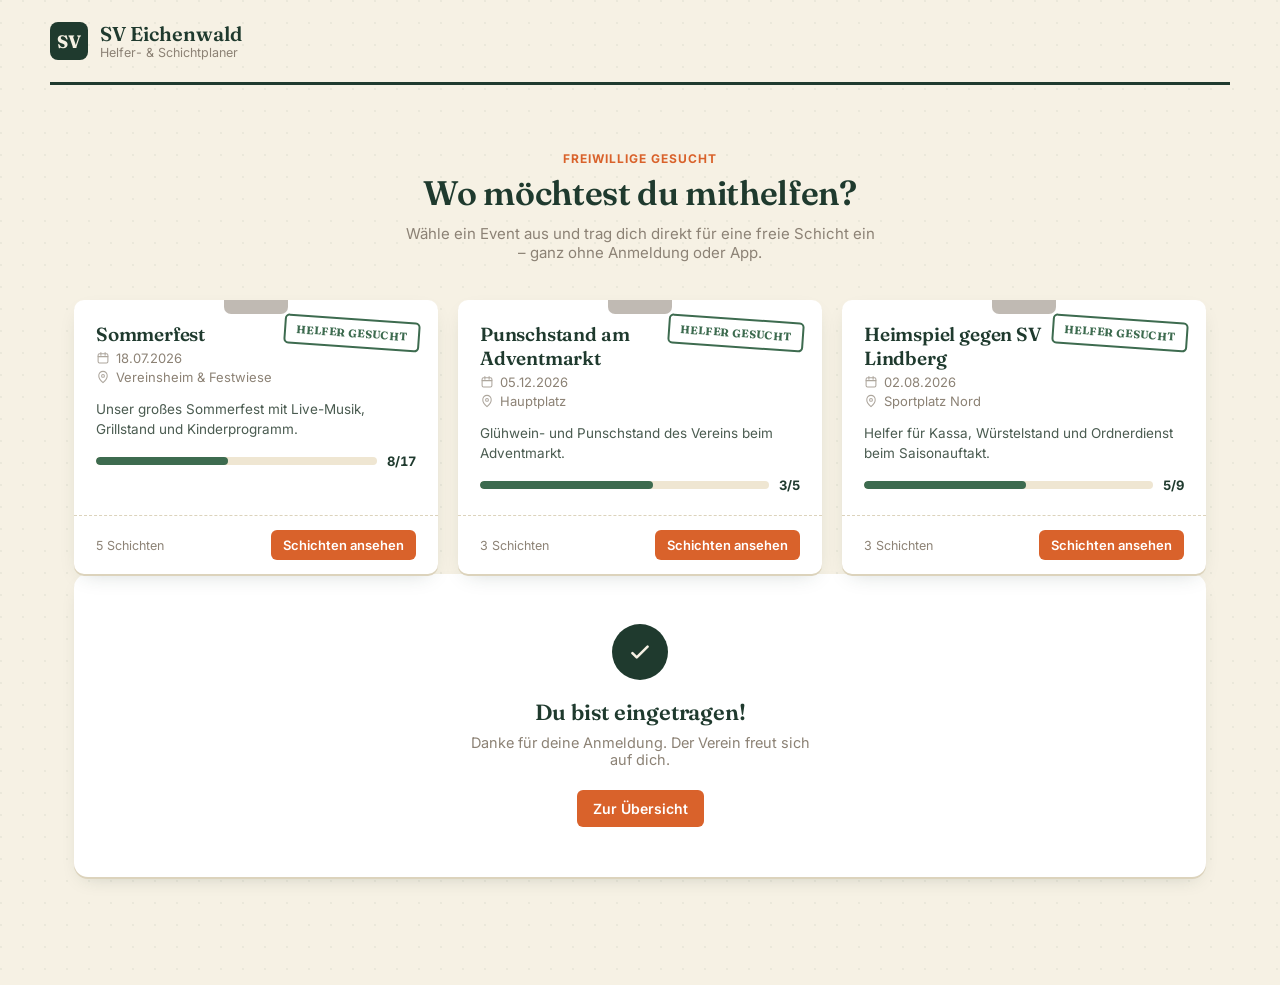
==== index.html @ 584d3ae5 "Rename helfer.html to index.html" ====
<!DOCTYPE html>
<html lang="de">
<head>
<meta charset="UTF-8" />
<meta name="viewport" content="width=device-width, initial-scale=1.0" />
<title>Helfer werden – SV Eichenwald</title>
<link rel="preconnect" href="https://fonts.googleapis.com">
<link href="https://fonts.googleapis.com/css2?family=Fraunces:wght@500;600;700&family=Inter:wght@400;500;600;700&display=swap" rel="stylesheet">
<link rel="stylesheet" href="shared.css" />
<style>
  /* Seiten-spezifische Ergänzungen für die öffentliche Ansicht */
  .event-card.public { cursor: pointer; transition: transform 0.12s ease, box-shadow 0.12s ease; }
  .event-card.public:hover {
    transform: translateY(-3px);
    box-shadow: 0 4px 0 var(--linie), 0 14px 26px -10px rgba(31,58,46,0.3);
  }
  .event-card.public .event-card-footer { justify-content: space-between; align-items: center; }
  .footer-hint { font-size: 12.5px; color: var(--grau); }

  #ansicht-liste, #ansicht-detail { display: none; }
  #ansicht-liste.active, #ansicht-detail.active { display: block; }

  .confirm-box {
    text-align: center;
    padding: 50px 20px;
  }
  .confirm-box .check {
    width: 56px; height: 56px;
    border-radius: 50%;
    background: var(--tanne);
    color: var(--papier);
    display: flex; align-items: center; justify-content: center;
    margin: 0 auto 18px;
  }
  .confirm-box h2 { font-size: 22px; margin-bottom: 8px; }
  .confirm-box p { color: var(--grau); font-size: 14.5px; max-width: 360px; margin: 0 auto 22px; }

  .private-badge {
    display: inline-flex;
    align-items: center;
    gap: 5px;
    background: var(--karton);
    color: var(--punsch-dunkel);
    font-size: 12px;
    font-weight: 700;
    padding: 4px 10px;
    border-radius: 100px;
    margin-bottom: 8px;
  }

  #ansicht-ungueltig { display: none; }
  #ansicht-ungueltig.active { display: block; }
</style>
</head>
<body>

<div class="topbar app-shell" style="padding-left:0; padding-right:0;">
  <div class="brand">
    <div class="brand-mark">SV</div>
    <div class="brand-text">
      <div class="verein" id="verein-name">SV Eichenwald</div>
      <div class="tag">Helfer- &amp; Schichtplaner</div>
    </div>
  </div>
</div>

<div class="app-shell">

  <!-- ===================== ANSICHT: EVENTLISTE ===================== -->
  <section id="ansicht-liste" class="active">
    <div class="hero-public">
      <span class="eyebrow">Freiwillige gesucht</span>
      <h1>Wo möchtest du mithelfen?</h1>
      <p class="lead">Wähle ein Event aus und trag dich direkt für eine freie Schicht ein – ganz ohne Anmeldung oder App.</p>
    </div>

    <div id="event-grid" class="event-grid" style="margin-top:28px;"></div>
  </section>

  <!-- ===================== ANSICHT: EVENT-DETAIL ===================== -->
  <section id="ansicht-detail">
    <a href="#" class="back-link" id="back-link">
      <svg viewBox="0 0 20 20" fill="none" width="16" height="16"><path d="M12 4L6 10l6 6" stroke="currentColor" stroke-width="2" stroke-linecap="round" stroke-linejoin="round"/></svg>
      Zurück zur Übersicht
    </a>

    <div class="event-detail-card">
      <div class="event-detail-head">
        <span class="eyebrow" id="detail-eyebrow">EVENT</span>
        <span class="private-badge" id="detail-private-badge" style="display:none;">🔒 Privater Zugang</span>
        <h2 id="detail-name">—</h2>
        <div class="event-meta" style="margin-bottom:0;">
          <span>
            <svg viewBox="0 0 20 20" fill="none"><rect x="3" y="4" width="14" height="13" rx="2" stroke="currentColor" stroke-width="1.5"/><path d="M3 8h14M7 2v4M13 2v4" stroke="currentColor" stroke-width="1.5" stroke-linecap="round"/></svg>
            <span id="detail-datum">—</span>
          </span>
          <span>
            <svg viewBox="0 0 20 20" fill="none"><path d="M10 18s6-5.2 6-9.6A6 6 0 0010 2a6 6 0 00-6 6.4C4 12.8 10 18 10 18z" stroke="currentColor" stroke-width="1.5"/><circle cx="10" cy="8.4" r="2" stroke="currentColor" stroke-width="1.5"/></svg>
            <span id="detail-ort">—</span>
          </span>
        </div>
      </div>
      <p class="event-desc" id="detail-beschreibung" style="margin-top:14px; margin-bottom:0;"></p>
    </div>

    <h3 style="margin-bottom:14px;">Freie Schichten</h3>
    <div id="schicht-liste-public" class="schicht-list"></div>
  </section>

  <!-- ===================== ANSICHT: PRIVATER LINK UNGÜLTIG ===================== -->
  <section id="ansicht-ungueltig">
    <div class="event-detail-card confirm-box">
      <div class="check" style="background: var(--rot-warnung);">
        <svg viewBox="0 0 24 24" fill="none" width="26" height="26"><path d="M6 6l12 12M18 6L6 18" stroke="currentColor" stroke-width="2.4" stroke-linecap="round"/></svg>
      </div>
      <h2>Link nicht gültig</h2>
      <p>Dieser private Anmeldelink ist ungültig oder wurde entfernt. Bitte wende dich an den Verein, um den aktuellen Link zu erhalten.</p>
      <button class="btn punsch" id="ungueltig-back-btn">Zur Übersicht</button>
    </div>
  </section>

  <!-- ===================== ANSICHT: BESTÄTIGUNG ===================== -->
  <section id="ansicht-confirm">
    <div class="event-detail-card confirm-box">
      <div class="check">
        <svg viewBox="0 0 24 24" fill="none" width="26" height="26"><path d="M5 13l4 4L19 7" stroke="currentColor" stroke-width="2.4" stroke-linecap="round" stroke-linejoin="round"/></svg>
      </div>
      <h2>Du bist eingetragen!</h2>
      <p id="confirm-text">Danke für deine Anmeldung. Der Verein freut sich auf dich.</p>
      <button class="btn punsch" id="confirm-back-btn">Zur Übersicht</button>
    </div>
  </section>

</div>

<!-- ===================== MODAL: FÜR SCHICHT EINTRAGEN ===================== -->
<div class="modal-backdrop" id="signup-modal">
  <div class="modal">
    <span class="eyebrow">Schicht-Anmeldung</span>
    <h2 id="signup-bereich">Bereich</h2>
    <div class="modal-sub" id="signup-zeit">Uhrzeit</div>

    <div class="field" id="signup-name-field">
      <label for="signup-name">Dein Name</label>
      <input type="text" id="signup-name" placeholder="z. B. Maria Huber" autocomplete="name" />
    </div>

    <div class="field" id="signup-select-field" style="display:none;">
      <label for="signup-select">Dein Name</label>
      <select id="signup-select">
        <option value="">Bitte auswählen…</option>
      </select>
      <p class="hint">Nur Spieler aus der Kaderliste können sich hier eintragen.</p>
    </div>

    <p class="hint" id="signup-error" style="color:#B4452E; display:none;">Bitte gib deinen Namen ein.</p>

    <div class="modal-actions">
      <button class="btn secondary" id="signup-cancel">Abbrechen</button>
      <button class="btn punsch" id="signup-submit">Schicht übernehmen</button>
    </div>
  </div>
</div>

<div class="toast" id="toast"></div>

<script src="shared.js"></script>
<script>
  let data = loadData();
  let aktuellesEventId = null;
  let aktuelleSchichtId = null;

  const elListe = document.getElementById("ansicht-liste");
  const elDetail = document.getElementById("ansicht-detail");
  const elConfirm = document.getElementById("ansicht-confirm");
  const elUngueltig = document.getElementById("ansicht-ungueltig");

  function zeigeAnsicht(name) {
    elListe.classList.remove("active");
    elDetail.classList.remove("active");
    elUngueltig.classList.remove("active");
    elConfirm.style.display = "none";
    if (name === "liste") elListe.classList.add("active");
    if (name === "detail") elDetail.classList.add("active");
    if (name === "ungueltig") elUngueltig.classList.add("active");
    if (name === "confirm") elConfirm.style.display = "block";
    window.scrollTo({ top: 0, behavior: "smooth" });
  }

  function renderEventGrid() {
    document.getElementById("verein-name").textContent = data.vereinName;
    const grid = document.getElementById("event-grid");

    const oeffentlicheEvents = data.events.filter((e) => e.sichtbarkeit !== "privat");

    if (oeffentlicheEvents.length === 0) {
      grid.innerHTML = `
        <div class="empty-state" style="grid-column:1/-1;">
          <h3>Noch keine Events geplant</h3>
          <p>Sobald der Verein ein Event veröffentlicht, erscheint es hier zur Anmeldung.</p>
        </div>`;
      return;
    }

    grid.innerHTML = oeffentlicheEvents.map((event) => {
      const stat = eventGesamtStatus(event);
      const pct = stat.benoetigt === 0 ? 0 : Math.min(100, Math.round((stat.belegt / stat.benoetigt) * 100));
      const stampLabel = stat.status === "voll" ? "Ausgebucht" : stat.status === "fast-voll" ? "Fast voll" : "Helfer gesucht";
      return `
        <article class="event-card public" data-event="${event.id}">
          <div class="clip"></div>
          <div class="stamp ${stat.status}">${stampLabel}</div>
          <div class="event-card-body">
            <h3>${escapeHtml(event.name)}</h3>
            <div class="event-meta">
              <span>
                <svg viewBox="0 0 20 20" fill="none"><rect x="3" y="4" width="14" height="13" rx="2" stroke="currentColor" stroke-width="1.5"/><path d="M3 8h14M7 2v4M13 2v4" stroke="currentColor" stroke-width="1.5" stroke-linecap="round"/></svg>
                ${formatDatum(event.datum)}
              </span>
              <span>
                <svg viewBox="0 0 20 20" fill="none"><path d="M10 18s6-5.2 6-9.6A6 6 0 0010 2a6 6 0 00-6 6.4C4 12.8 10 18 10 18z" stroke="currentColor" stroke-width="1.5"/><circle cx="10" cy="8.4" r="2" stroke="currentColor" stroke-width="1.5"/></svg>
                ${escapeHtml(event.ort)}
              </span>
            </div>
            <p class="event-desc">${escapeHtml(event.beschreibung)}</p>
            <div class="strichliste">
              <div class="strich-track"><div class="strich-fill ${stat.status}" style="width:${pct}%"></div></div>
              <div class="strich-count">${stat.belegt}/${stat.benoetigt}</div>
            </div>
          </div>
          <div class="event-card-footer">
            <span class="footer-hint">${event.schichten.length} Schicht${event.schichten.length === 1 ? "" : "en"}</span>
            <button class="btn small punsch" data-open="${event.id}">Schichten ansehen</button>
          </div>
        </article>`;
    }).join("");

    grid.querySelectorAll(".event-card.public").forEach((card) => {
      card.addEventListener("click", (e) => {
        if (e.target.closest("button")) return;
        oeffneEvent(card.dataset.event);
      });
    });
    grid.querySelectorAll("[data-open]").forEach((btn) => {
      btn.addEventListener("click", () => oeffneEvent(btn.dataset.open));
    });
  }

  function oeffneEvent(eventId) {
    aktuellesEventId = eventId;
    const event = data.events.find((e) => e.id === eventId);
    if (!event) return;

    document.getElementById("detail-eyebrow").textContent = formatDatum(event.datum);
    document.getElementById("detail-private-badge").style.display = event.sichtbarkeit === "privat" ? "inline-flex" : "none";
    document.getElementById("detail-name").textContent = event.name;
    document.getElementById("detail-datum").textContent = formatDatum(event.datum);
    document.getElementById("detail-ort").textContent = event.ort;
    document.getElementById("detail-beschreibung").textContent = event.beschreibung;

    renderSchichtListePublic(event);
    zeigeAnsicht("detail");
  }

  function renderSchichtListePublic(event) {
    const container = document.getElementById("schicht-liste-public");

    if (event.schichten.length === 0) {
      container.innerHTML = `
        <div class="empty-state">
          <h3>Noch keine Schichten angelegt</h3>
          <p>Für dieses Event wurden noch keine Schichten veröffentlicht. Schau später noch einmal vorbei.</p>
        </div>`;
      return;
    }

    container.innerHTML = event.schichten.map((s) => {
      const b = schichtBelegung(s);
      const pct = Math.min(100, Math.round((b.belegt / b.benoetigt) * 100));
      const voll = b.status === "voll";
      const namen = s.helfer.map((h) => escapeHtml(h.name)).join(", ");
      return `
        <div class="schicht-row ${voll ? "voll" : ""}">
          <div class="schicht-main">
            <div class="bereich">${escapeHtml(s.bereich)}</div>
            <div class="zeit">${s.start}–${s.ende} Uhr</div>
            ${namen ? `<div class="schicht-helferliste">Schon dabei: ${namen}</div>` : ""}
          </div>
          <div class="schicht-progress">
            <div class="strichliste">
              <div class="strich-track"><div class="strich-fill ${b.status}" style="width:${pct}%"></div></div>
              <div class="strich-count">${b.belegt}/${b.benoetigt}</div>
            </div>
          </div>
          <div class="schicht-actions">
            ${voll
              ? `<button class="btn small secondary" disabled>Schicht voll</button>`
              : `<button class="btn small punsch" data-signup="${s.id}">Eintragen</button>`}
          </div>
        </div>`;
    }).join("");

    container.querySelectorAll("[data-signup]").forEach((btn) => {
      btn.addEventListener("click", () => oeffneSignupModal(btn.dataset.signup));
    });
  }

  // ---------- Signup-Modal ----------
  const signupModal = document.getElementById("signup-modal");
  const signupName = document.getElementById("signup-name");
  const signupError = document.getElementById("signup-error");

  function oeffneSignupModal(schichtId) {
    aktuelleSchichtId = schichtId;
    const event = data.events.find((e) => e.id === aktuellesEventId);
    const schicht = event.schichten.find((s) => s.id === schichtId);

    document.getElementById("signup-bereich").textContent = schicht.bereich;
    document.getElementById("signup-zeit").textContent = `${event.name} · ${schicht.start}–${schicht.ende} Uhr`;
    signupError.style.display = "none";

    const istPrivatMitListe = event.sichtbarkeit === "privat" && event.spielerliste && event.spielerliste.length > 0;
    document.getElementById("signup-name-field").style.display = istPrivatMitListe ? "none" : "block";
    document.getElementById("signup-select-field").style.display = istPrivatMitListe ? "block" : "none";

    if (istPrivatMitListe) {
      const bereitsEingetragen = new Set(schicht.helfer.map((h) => h.name.trim().toLowerCase()));
      const select = document.getElementById("signup-select");
      const verfuegbar = event.spielerliste.filter((name) => !bereitsEingetragen.has(name.trim().toLowerCase()));
      select.innerHTML = `<option value="">Bitte auswählen…</option>` +
        verfuegbar.map((name) => `<option value="${escapeHtml(name)}">${escapeHtml(name)}</option>`).join("");
      signupModal.classList.add("open");
      setTimeout(() => select.focus(), 50);
    } else {
      signupName.value = "";
      signupModal.classList.add("open");
      setTimeout(() => signupName.focus(), 50);
    }
  }

  function schliesseSignupModal() {
    signupModal.classList.remove("open");
  }

  document.getElementById("signup-cancel").addEventListener("click", schliesseSignupModal);
  signupModal.addEventListener("click", (e) => {
    if (e.target === signupModal) schliesseSignupModal();
  });

  document.getElementById("signup-submit").addEventListener("click", () => {
    const event = data.events.find((e) => e.id === aktuellesEventId);
    const schicht = event.schichten.find((s) => s.id === aktuelleSchichtId);
    const istPrivatMitListe = event.sichtbarkeit === "privat" && event.spielerliste && event.spielerliste.length > 0;

    const name = istPrivatMitListe
      ? document.getElementById("signup-select").value.trim()
      : signupName.value.trim();

    if (!name) {
      signupError.textContent = istPrivatMitListe ? "Bitte wähle deinen Namen aus." : "Bitte gib deinen Namen ein.";
      signupError.style.display = "block";
      return;
    }

    if (istPrivatMitListe && !istInSpielerliste(event, name)) {
      signupError.textContent = "Dieser Name steht nicht auf der Kaderliste für dieses Event.";
      signupError.style.display = "block";
      return;
    }

    if (schicht.helfer.length >= schicht.benoetigt) {
      schliesseSignupModal();
      zeigeToast("Diese Schicht ist leider schon voll.", true);
      renderSchichtListePublic(event);
      return;
    }

    schicht.helfer.push({ name });
    saveData(data);
    schliesseSignupModal();

    document.getElementById("confirm-text").textContent =
      `Danke, ${name}! Du bist für „${schicht.bereich}“ (${schicht.start}–${schicht.ende} Uhr) bei „${event.name}“ eingetragen.`;
    zeigeAnsicht("confirm");
  });

  signupName.addEventListener("keydown", (e) => {
    if (e.key === "Enter") document.getElementById("signup-submit").click();
  });

  // ---------- Navigation ----------
  document.getElementById("back-link").addEventListener("click", (e) => {
    e.preventDefault();
    data = loadData();
    renderEventGrid();
    history.replaceState(null, "", window.location.pathname);
    zeigeAnsicht("liste");
  });

  document.getElementById("confirm-back-btn").addEventListener("click", () => {
    data = loadData();
    renderEventGrid();
    history.replaceState(null, "", window.location.pathname);
    zeigeAnsicht("liste");
  });

  document.getElementById("ungueltig-back-btn").addEventListener("click", () => {
    history.replaceState(null, "", window.location.pathname);
    renderEventGrid();
    zeigeAnsicht("liste");
  });

  // ---------- Toast ----------
  let toastTimeout;
  function zeigeToast(text, warnung) {
    const toast = document.getElementById("toast");
    toast.textContent = text;
    toast.classList.toggle("punsch", !!warnung);
    toast.classList.add("show");
    clearTimeout(toastTimeout);
    toastTimeout = setTimeout(() => toast.classList.remove("show"), 3200);
  }

  // ---------- Init ----------
  // Prüft, ob die URL einen privaten Zugangscode enthält (z.B. helfer.html?event=x7f2a91)
  // und öffnet in dem Fall direkt das passende private Event statt der Übersicht.
  const urlParams = new URLSearchParams(window.location.search);
  const codeAusUrl = urlParams.get("event");

  renderEventGrid();

  if (codeAusUrl) {
    const privatesEvent = findeEventDurchCode(data, codeAusUrl);
    if (privatesEvent) {
      oeffneEvent(privatesEvent.id);
    } else {
      zeigeAnsicht("ungueltig");
    }
  }
</script>
</body>
</html>
---- shared.css ----
/* ============================================================
   Helferplaner – gemeinsames Stylesheet
   ============================================================ */

:root {
  --tanne: #1F3A2E;
  --tanne-hell: #3D6B4F;
  --papier: #F6F1E4;
  --karton: #EFE6D2;
  --punsch: #D9622B;
  --punsch-dunkel: #B84F1F;
  --grau: #8C8275;
  --weiss: #FFFFFF;
  --linie: #DCD3BC;
  --rot-warnung: #B4452E;

  --font-display: "Fraunces", "Georgia", serif;
  --font-body: "Inter", system-ui, -apple-system, "Segoe UI", sans-serif;
  --font-num: "Inter", monospace;

  --radius: 10px;
  --radius-sm: 6px;
  --shadow-card: 0 2px 0 var(--linie), 0 8px 20px -10px rgba(31, 58, 46, 0.25);
}

@media (prefers-reduced-motion: reduce) {
  * { animation-duration: 0.001ms !important; transition-duration: 0.001ms !important; }
}

* { box-sizing: border-box; }

html, body {
  margin: 0;
  padding: 0;
  background: var(--papier);
  color: var(--tanne);
  font-family: var(--font-body);
  -webkit-font-smoothing: antialiased;
}

body {
  background-image:
    radial-gradient(circle at 1px 1px, rgba(31,58,46,0.05) 1px, transparent 0);
  background-size: 22px 22px;
}

a { color: inherit; }

h1, h2, h3 {
  font-family: var(--font-display);
  font-weight: 600;
  margin: 0;
  letter-spacing: -0.01em;
}

button {
  font-family: var(--font-body);
  cursor: pointer;
  border: none;
}

button:focus-visible,
a:focus-visible,
input:focus-visible,
select:focus-visible,
textarea:focus-visible {
  outline: 3px solid var(--punsch);
  outline-offset: 2px;
}

/* ---------- Layout shells ---------- */

.app-shell {
  max-width: 1180px;
  margin: 0 auto;
  padding: 0 24px 80px;
}

.topbar {
  display: flex;
  align-items: center;
  justify-content: space-between;
  padding: 22px 24px;
  border-bottom: 3px solid var(--tanne);
  margin-bottom: 36px;
}

.topbar .brand {
  display: flex;
  align-items: center;
  gap: 12px;
}

.brand-mark {
  width: 38px;
  height: 38px;
  border-radius: 8px;
  background: var(--tanne);
  display: flex;
  align-items: center;
  justify-content: center;
  color: var(--papier);
  font-family: var(--font-display);
  font-weight: 700;
  font-size: 18px;
  flex-shrink: 0;
}

.brand-text .verein {
  font-family: var(--font-display);
  font-size: 20px;
  font-weight: 600;
  line-height: 1.1;
}

.brand-text .tag {
  font-size: 12.5px;
  color: var(--grau);
}

.topbar nav {
  display: flex;
  gap: 8px;
}

.nav-link {
  text-decoration: none;
  font-size: 14px;
  font-weight: 600;
  color: var(--tanne);
  padding: 9px 14px;
  border-radius: 7px;
  border: 1.5px solid transparent;
}

.nav-link:hover { background: var(--karton); }
.nav-link.active {
  background: var(--tanne);
  color: var(--papier);
}

/* ---------- Generic UI ---------- */

.btn {
  display: inline-flex;
  align-items: center;
  gap: 7px;
  font-size: 14px;
  font-weight: 600;
  padding: 10px 16px;
  border-radius: var(--radius-sm);
  background: var(--tanne);
  color: var(--papier);
  transition: transform 0.12s ease, background 0.12s ease;
}
.btn:hover { background: var(--tanne-hell); }
.btn:active { transform: translateY(1px); }

.btn.secondary {
  background: transparent;
  color: var(--tanne);
  border: 1.5px solid var(--tanne);
}
.btn.secondary:hover { background: var(--karton); }

.btn.danger {
  background: transparent;
  color: var(--rot-warnung);
  border: 1.5px solid var(--rot-warnung);
}
.btn.danger:hover { background: #F6E4DE; }

.btn.punsch {
  background: var(--punsch);
  color: var(--weiss);
}
.btn.punsch:hover { background: var(--punsch-dunkel); }

.btn.small { padding: 7px 12px; font-size: 13px; }
.btn:disabled { opacity: 0.45; cursor: not-allowed; transform: none; }

.btn svg { width: 15px; height: 15px; flex-shrink: 0; }

input, select, textarea {
  font-family: var(--font-body);
  font-size: 14.5px;
  padding: 9px 11px;
  border: 1.5px solid var(--linie);
  border-radius: var(--radius-sm);
  background: var(--weiss);
  color: var(--tanne);
  width: 100%;
}

label {
  font-size: 13px;
  font-weight: 600;
  color: var(--tanne);
  display: block;
  margin-bottom: 5px;
}

.field { margin-bottom: 14px; }
.field-row { display: flex; gap: 12px; }
.field-row > .field { flex: 1; }

.hint {
  font-size: 12.5px;
  color: var(--grau);
  margin-top: 4px;
}

/* ---------- Page header ---------- */

.page-head {
  display: flex;
  align-items: flex-end;
  justify-content: space-between;
  margin-bottom: 26px;
  flex-wrap: wrap;
  gap: 14px;
}

.page-head h1 { font-size: 30px; }
.page-head .sub { color: var(--grau); font-size: 14.5px; margin-top: 4px; }
.eyebrow {
  font-size: 12px;
  font-weight: 700;
  letter-spacing: 0.08em;
  text-transform: uppercase;
  color: var(--punsch);
  margin-bottom: 6px;
}

/* ---------- Stat strip (Admin Übersicht) ---------- */

.stat-strip {
  display: grid;
  grid-template-columns: repeat(4, 1fr);
  gap: 14px;
  margin-bottom: 30px;
}

.stat-card {
  background: var(--weiss);
  border-radius: var(--radius);
  padding: 16px 18px;
  box-shadow: var(--shadow-card);
}

.stat-card .num {
  font-family: var(--font-num);
  font-size: 28px;
  font-weight: 700;
  font-variant-numeric: tabular-nums;
}

.stat-card .label {
  font-size: 12.5px;
  color: var(--grau);
  margin-top: 2px;
}

.stat-card.accent .num { color: var(--punsch); }

/* ---------- Klemmbrett event card ---------- */

.event-grid {
  display: grid;
  grid-template-columns: repeat(auto-fill, minmax(330px, 1fr));
  gap: 20px;
}

.event-card {
  background: var(--weiss);
  border-radius: var(--radius);
  box-shadow: var(--shadow-card);
  position: relative;
  overflow: hidden;
  display: flex;
  flex-direction: column;
}

.event-card .clip {
  position: absolute;
  top: 0; left: 50%;
  transform: translateX(-50%);
  width: 64px; height: 14px;
  background: var(--grau);
  border-radius: 0 0 7px 7px;
  opacity: 0.55;
}

.event-card-body { padding: 22px 22px 18px; flex: 1; }

.event-card h3 {
  font-size: 19px;
  margin-bottom: 4px;
  padding-right: 90px;
}

.event-meta {
  font-size: 13px;
  color: var(--grau);
  display: flex;
  flex-direction: column;
  gap: 3px;
  margin-bottom: 12px;
}

.event-meta span { display: flex; align-items: center; gap: 6px; }
.event-meta svg { width: 14px; height: 14px; flex-shrink: 0; opacity: 0.7; }

.event-desc {
  font-size: 13.5px;
  color: #4A5B50;
  line-height: 1.5;
  margin-bottom: 14px;
}

/* Stamp badge — the signature element */
.stamp {
  position: absolute;
  top: 18px; right: 18px;
  font-family: var(--font-display);
  font-weight: 700;
  font-size: 11px;
  letter-spacing: 0.04em;
  text-transform: uppercase;
  padding: 6px 10px;
  border: 2px solid currentColor;
  border-radius: 5px;
  transform: rotate(4deg);
  white-space: nowrap;
}
.stamp.offen { color: var(--tanne-hell); }
.stamp.fast-voll { color: var(--punsch); }
.stamp.voll { color: var(--rot-warnung); transform: rotate(-3deg); }

/* Strichliste progress */
.strichliste {
  display: flex;
  align-items: center;
  gap: 10px;
  margin-bottom: 4px;
}

.strich-track {
  flex: 1;
  height: 8px;
  background: var(--karton);
  border-radius: 4px;
  overflow: hidden;
}

.strich-fill {
  height: 100%;
  background: var(--tanne-hell);
  border-radius: 4px;
  transition: width 0.25s ease;
}
.strich-fill.fast-voll { background: var(--punsch); }
.strich-fill.voll { background: var(--rot-warnung); }

.strich-count {
  font-family: var(--font-num);
  font-variant-numeric: tabular-nums;
  font-size: 13px;
  font-weight: 700;
  color: var(--tanne);
  flex-shrink: 0;
}

.event-card-footer {
  border-top: 1px dashed var(--linie);
  padding: 14px 22px;
  display: flex;
  gap: 8px;
  justify-content: flex-end;
}

/* ---------- Shift list (used in admin + helper detail) ---------- */

.schicht-list {
  display: flex;
  flex-direction: column;
  gap: 10px;
}

.schicht-row {
  background: var(--weiss);
  border-radius: var(--radius-sm);
  border: 1.5px solid var(--linie);
  padding: 14px 16px;
  display: grid;
  grid-template-columns: 1fr auto auto;
  align-items: center;
  gap: 16px;
}

.schicht-row.voll { border-color: #E4C6BA; background: #FDF8F5; }

.schicht-main .bereich {
  font-weight: 700;
  font-size: 15px;
  margin-bottom: 2px;
}

.schicht-main .zeit {
  font-size: 13px;
  color: var(--grau);
  font-variant-numeric: tabular-nums;
}

.schicht-helferliste {
  font-size: 12.5px;
  color: var(--tanne-hell);
  margin-top: 6px;
}

.schicht-progress { min-width: 150px; }

.schicht-actions { display: flex; gap: 6px; }

/* ---------- Helper name chips ---------- */

.chip {
  display: inline-flex;
  align-items: center;
  gap: 6px;
  background: var(--karton);
  color: var(--tanne);
  font-size: 12.5px;
  font-weight: 600;
  padding: 4px 9px;
  border-radius: 100px;
  margin: 0 5px 5px 0;
}

.chip button {
  background: none;
  color: var(--grau);
  font-size: 14px;
  line-height: 1;
  padding: 0;
}
.chip button:hover { color: var(--rot-warnung); }

/* ---------- Modal ---------- */

.modal-backdrop {
  position: fixed;
  inset: 0;
  background: rgba(31, 58, 46, 0.45);
  display: none;
  align-items: center;
  justify-content: center;
  padding: 20px;
  z-index: 50;
}
.modal-backdrop.open { display: flex; }

.modal {
  background: var(--papier);
  border-radius: 14px;
  max-width: 480px;
  width: 100%;
  max-height: 88vh;
  overflow-y: auto;
  padding: 28px;
  box-shadow: 0 20px 60px -10px rgba(0,0,0,0.35);
}

.modal h2 { font-size: 21px; margin-bottom: 4px; }
.modal .modal-sub { font-size: 13.5px; color: var(--grau); margin-bottom: 20px; }

.modal-actions {
  display: flex;
  justify-content: flex-end;
  gap: 10px;
  margin-top: 22px;
}

/* ---------- Toast ---------- */

.toast {
  position: fixed;
  bottom: 26px;
  left: 50%;
  transform: translateX(-50%) translateY(20px);
  background: var(--tanne);
  color: var(--papier);
  padding: 13px 20px;
  border-radius: 9px;
  font-size: 14px;
  font-weight: 600;
  box-shadow: 0 10px 30px -8px rgba(0,0,0,0.4);
  opacity: 0;
  pointer-events: none;
  transition: opacity 0.2s ease, transform 0.2s ease;
  z-index: 100;
  display: flex;
  align-items: center;
  gap: 8px;
}
.toast.show {
  opacity: 1;
  transform: translateX(-50%) translateY(0);
}
.toast.punsch { background: var(--punsch); }

/* ---------- Empty state ---------- */

.empty-state {
  text-align: center;
  padding: 60px 20px;
  color: var(--grau);
}
.empty-state h3 { color: var(--tanne); margin-bottom: 8px; font-size: 18px; }
.empty-state p { font-size: 14px; max-width: 360px; margin: 0 auto; }

/* ---------- Public picker (Endbenutzer) ---------- */

.hero-public {
  text-align: center;
  padding: 30px 10px 10px;
  margin-bottom: 12px;
}

.hero-public .eyebrow { display: block; }
.hero-public h1 { font-size: 34px; margin-bottom: 10px; }
.hero-public p.lead {
  color: var(--grau);
  font-size: 15px;
  max-width: 480px;
  margin: 0 auto;
}

.back-link {
  display: inline-flex;
  align-items: center;
  gap: 6px;
  font-size: 13.5px;
  font-weight: 600;
  color: var(--tanne-hell);
  text-decoration: none;
  margin-bottom: 18px;
}
.back-link:hover { text-decoration: underline; }

.event-detail-card {
  background: var(--weiss);
  border-radius: 14px;
  box-shadow: var(--shadow-card);
  padding: 28px;
  margin-bottom: 28px;
}

.event-detail-head h2 { font-size: 24px; margin-bottom: 6px; }

.signup-row {
  display: flex;
  gap: 10px;
  align-items: flex-start;
}
.signup-row .field { flex: 1; margin-bottom: 0; }

@media (max-width: 720px) {
  .stat-strip { grid-template-columns: repeat(2, 1fr); }
  .topbar { flex-direction: column; align-items: flex-start; gap: 14px; }
  .schicht-row { grid-template-columns: 1fr; }
  .schicht-progress { min-width: unset; }
  .signup-row { flex-direction: column; }
  .signup-row .btn { width: 100%; justify-content: center; }
}
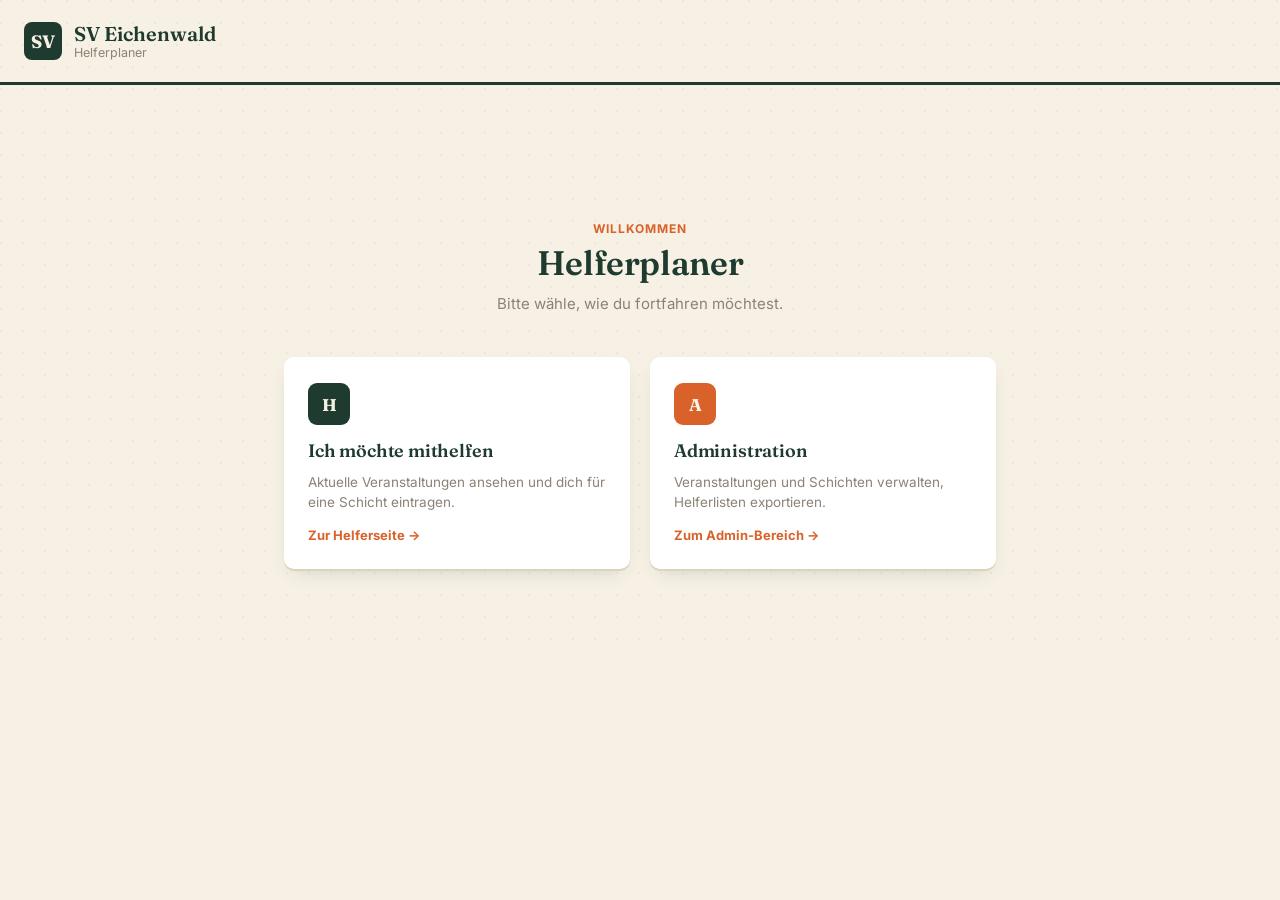
==== commit e8eb4f46: "Rename index (2).html to index.html" ====
--- a/index.html
+++ b/index.html
@@ -3,440 +3,108 @@
 <head>
 <meta charset="UTF-8" />
 <meta name="viewport" content="width=device-width, initial-scale=1.0" />
-<title>Helfer werden – SV Eichenwald</title>
+<title>Helferplaner – SV Eichenwald</title>
 <link rel="preconnect" href="https://fonts.googleapis.com">
 <link href="https://fonts.googleapis.com/css2?family=Fraunces:wght@500;600;700&family=Inter:wght@400;500;600;700&display=swap" rel="stylesheet">
 <link rel="stylesheet" href="shared.css" />
 <style>
-  /* Seiten-spezifische Ergänzungen für die öffentliche Ansicht */
-  .event-card.public { cursor: pointer; transition: transform 0.12s ease, box-shadow 0.12s ease; }
-  .event-card.public:hover {
-    transform: translateY(-3px);
-    box-shadow: 0 4px 0 var(--linie), 0 14px 26px -10px rgba(31,58,46,0.3);
+  .landing-shell {
+    max-width: 760px;
+    margin: 0 auto;
+    padding: 70px 24px 80px;
   }
-  .event-card.public .event-card-footer { justify-content: space-between; align-items: center; }
-  .footer-hint { font-size: 12.5px; color: var(--grau); }
 
-  #ansicht-liste, #ansicht-detail { display: none; }
-  #ansicht-liste.active, #ansicht-detail.active { display: block; }
+  .choice-grid {
+    display: grid;
+    grid-template-columns: 1fr 1fr;
+    gap: 20px;
+    margin-top: 34px;
+  }
 
-  .confirm-box {
-    text-align: center;
-    padding: 50px 20px;
+  .choice-card {
+    background: var(--weiss);
+    border-radius: var(--radius);
+    box-shadow: var(--shadow-card);
+    padding: 26px 24px;
+    text-decoration: none;
+    color: var(--tanne);
+    display: flex;
+    flex-direction: column;
+    gap: 10px;
+    transition: transform 0.12s ease;
   }
-  .confirm-box .check {
-    width: 56px; height: 56px;
-    border-radius: 50%;
+  .choice-card:hover { transform: translateY(-2px); }
+
+  .choice-icon {
+    width: 42px;
+    height: 42px;
+    border-radius: 9px;
     background: var(--tanne);
     color: var(--papier);
-    display: flex; align-items: center; justify-content: center;
-    margin: 0 auto 18px;
+    display: flex;
+    align-items: center;
+    justify-content: center;
+    font-family: var(--font-display);
+    font-weight: 700;
+    font-size: 17px;
   }
-  .confirm-box h2 { font-size: 22px; margin-bottom: 8px; }
-  .confirm-box p { color: var(--grau); font-size: 14.5px; max-width: 360px; margin: 0 auto 22px; }
+  .choice-card.punsch-icon .choice-icon { background: var(--punsch); }
 
-  .private-badge {
-    display: inline-flex;
-    align-items: center;
-    gap: 5px;
-    background: var(--karton);
-    color: var(--punsch-dunkel);
-    font-size: 12px;
-    font-weight: 700;
-    padding: 4px 10px;
-    border-radius: 100px;
-    margin-bottom: 8px;
+  .choice-card h3 { font-size: 18px; margin-top: 4px; }
+  .choice-card p {
+    font-size: 13.5px;
+    color: var(--grau);
+    line-height: 1.5;
+    margin: 0;
   }
 
-  #ansicht-ungueltig { display: none; }
-  #ansicht-ungueltig.active { display: block; }
+  .choice-card .go {
+    margin-top: 4px;
+    font-size: 13px;
+    font-weight: 700;
+    color: var(--punsch);
+  }
+
+  @media (max-width: 560px) {
+    .choice-grid { grid-template-columns: 1fr; }
+  }
 </style>
 </head>
 <body>
 
-<div class="topbar app-shell" style="padding-left:0; padding-right:0;">
+<header class="topbar">
   <div class="brand">
     <div class="brand-mark">SV</div>
     <div class="brand-text">
-      <div class="verein" id="verein-name">SV Eichenwald</div>
-      <div class="tag">Helfer- &amp; Schichtplaner</div>
+      <div class="verein">SV Eichenwald</div>
+      <div class="tag">Helferplaner</div>
     </div>
+  </div>
+</header>
+
+<div class="landing-shell">
+  <div class="hero-public">
+    <span class="eyebrow">Willkommen</span>
+    <h1>Helferplaner</h1>
+    <p class="lead">Bitte wähle, wie du fortfahren möchtest.</p>
+  </div>
+
+  <div class="choice-grid">
+    <a class="choice-card" href="helfer.html">
+      <div class="choice-icon">H</div>
+      <h3>Ich möchte mithelfen</h3>
+      <p>Aktuelle Veranstaltungen ansehen und dich für eine Schicht eintragen.</p>
+      <span class="go">Zur Helferseite →</span>
+    </a>
+
+    <a class="choice-card punsch-icon" href="admin.html">
+      <div class="choice-icon">A</div>
+      <h3>Administration</h3>
+      <p>Veranstaltungen und Schichten verwalten, Helferlisten exportieren.</p>
+      <span class="go">Zum Admin-Bereich →</span>
+    </a>
   </div>
 </div>
 
-<div class="app-shell">
-
-  <!-- ===================== ANSICHT: EVENTLISTE ===================== -->
-  <section id="ansicht-liste" class="active">
-    <div class="hero-public">
-      <span class="eyebrow">Freiwillige gesucht</span>
-      <h1>Wo möchtest du mithelfen?</h1>
-      <p class="lead">Wähle ein Event aus und trag dich direkt für eine freie Schicht ein – ganz ohne Anmeldung oder App.</p>
-    </div>
-
-    <div id="event-grid" class="event-grid" style="margin-top:28px;"></div>
-  </section>
-
-  <!-- ===================== ANSICHT: EVENT-DETAIL ===================== -->
-  <section id="ansicht-detail">
-    <a href="#" class="back-link" id="back-link">
-      <svg viewBox="0 0 20 20" fill="none" width="16" height="16"><path d="M12 4L6 10l6 6" stroke="currentColor" stroke-width="2" stroke-linecap="round" stroke-linejoin="round"/></svg>
-      Zurück zur Übersicht
-    </a>
-
-    <div class="event-detail-card">
-      <div class="event-detail-head">
-        <span class="eyebrow" id="detail-eyebrow">EVENT</span>
-        <span class="private-badge" id="detail-private-badge" style="display:none;">🔒 Privater Zugang</span>
-        <h2 id="detail-name">—</h2>
-        <div class="event-meta" style="margin-bottom:0;">
-          <span>
-            <svg viewBox="0 0 20 20" fill="none"><rect x="3" y="4" width="14" height="13" rx="2" stroke="currentColor" stroke-width="1.5"/><path d="M3 8h14M7 2v4M13 2v4" stroke="currentColor" stroke-width="1.5" stroke-linecap="round"/></svg>
-            <span id="detail-datum">—</span>
-          </span>
-          <span>
-            <svg viewBox="0 0 20 20" fill="none"><path d="M10 18s6-5.2 6-9.6A6 6 0 0010 2a6 6 0 00-6 6.4C4 12.8 10 18 10 18z" stroke="currentColor" stroke-width="1.5"/><circle cx="10" cy="8.4" r="2" stroke="currentColor" stroke-width="1.5"/></svg>
-            <span id="detail-ort">—</span>
-          </span>
-        </div>
-      </div>
-      <p class="event-desc" id="detail-beschreibung" style="margin-top:14px; margin-bottom:0;"></p>
-    </div>
-
-    <h3 style="margin-bottom:14px;">Freie Schichten</h3>
-    <div id="schicht-liste-public" class="schicht-list"></div>
-  </section>
-
-  <!-- ===================== ANSICHT: PRIVATER LINK UNGÜLTIG ===================== -->
-  <section id="ansicht-ungueltig">
-    <div class="event-detail-card confirm-box">
-      <div class="check" style="background: var(--rot-warnung);">
-        <svg viewBox="0 0 24 24" fill="none" width="26" height="26"><path d="M6 6l12 12M18 6L6 18" stroke="currentColor" stroke-width="2.4" stroke-linecap="round"/></svg>
-      </div>
-      <h2>Link nicht gültig</h2>
-      <p>Dieser private Anmeldelink ist ungültig oder wurde entfernt. Bitte wende dich an den Verein, um den aktuellen Link zu erhalten.</p>
-      <button class="btn punsch" id="ungueltig-back-btn">Zur Übersicht</button>
-    </div>
-  </section>
-
-  <!-- ===================== ANSICHT: BESTÄTIGUNG ===================== -->
-  <section id="ansicht-confirm">
-    <div class="event-detail-card confirm-box">
-      <div class="check">
-        <svg viewBox="0 0 24 24" fill="none" width="26" height="26"><path d="M5 13l4 4L19 7" stroke="currentColor" stroke-width="2.4" stroke-linecap="round" stroke-linejoin="round"/></svg>
-      </div>
-      <h2>Du bist eingetragen!</h2>
-      <p id="confirm-text">Danke für deine Anmeldung. Der Verein freut sich auf dich.</p>
-      <button class="btn punsch" id="confirm-back-btn">Zur Übersicht</button>
-    </div>
-  </section>
-
-</div>
-
-<!-- ===================== MODAL: FÜR SCHICHT EINTRAGEN ===================== -->
-<div class="modal-backdrop" id="signup-modal">
-  <div class="modal">
-    <span class="eyebrow">Schicht-Anmeldung</span>
-    <h2 id="signup-bereich">Bereich</h2>
-    <div class="modal-sub" id="signup-zeit">Uhrzeit</div>
-
-    <div class="field" id="signup-name-field">
-      <label for="signup-name">Dein Name</label>
-      <input type="text" id="signup-name" placeholder="z. B. Maria Huber" autocomplete="name" />
-    </div>
-
-    <div class="field" id="signup-select-field" style="display:none;">
-      <label for="signup-select">Dein Name</label>
-      <select id="signup-select">
-        <option value="">Bitte auswählen…</option>
-      </select>
-      <p class="hint">Nur Spieler aus der Kaderliste können sich hier eintragen.</p>
-    </div>
-
-    <p class="hint" id="signup-error" style="color:#B4452E; display:none;">Bitte gib deinen Namen ein.</p>
-
-    <div class="modal-actions">
-      <button class="btn secondary" id="signup-cancel">Abbrechen</button>
-      <button class="btn punsch" id="signup-submit">Schicht übernehmen</button>
-    </div>
-  </div>
-</div>
-
-<div class="toast" id="toast"></div>
-
-<script src="shared.js"></script>
-<script>
-  let data = loadData();
-  let aktuellesEventId = null;
-  let aktuelleSchichtId = null;
-
-  const elListe = document.getElementById("ansicht-liste");
-  const elDetail = document.getElementById("ansicht-detail");
-  const elConfirm = document.getElementById("ansicht-confirm");
-  const elUngueltig = document.getElementById("ansicht-ungueltig");
-
-  function zeigeAnsicht(name) {
-    elListe.classList.remove("active");
-    elDetail.classList.remove("active");
-    elUngueltig.classList.remove("active");
-    elConfirm.style.display = "none";
-    if (name === "liste") elListe.classList.add("active");
-    if (name === "detail") elDetail.classList.add("active");
-    if (name === "ungueltig") elUngueltig.classList.add("active");
-    if (name === "confirm") elConfirm.style.display = "block";
-    window.scrollTo({ top: 0, behavior: "smooth" });
-  }
-
-  function renderEventGrid() {
-    document.getElementById("verein-name").textContent = data.vereinName;
-    const grid = document.getElementById("event-grid");
-
-    const oeffentlicheEvents = data.events.filter((e) => e.sichtbarkeit !== "privat");
-
-    if (oeffentlicheEvents.length === 0) {
-      grid.innerHTML = `
-        <div class="empty-state" style="grid-column:1/-1;">
-          <h3>Noch keine Events geplant</h3>
-          <p>Sobald der Verein ein Event veröffentlicht, erscheint es hier zur Anmeldung.</p>
-        </div>`;
-      return;
-    }
-
-    grid.innerHTML = oeffentlicheEvents.map((event) => {
-      const stat = eventGesamtStatus(event);
-      const pct = stat.benoetigt === 0 ? 0 : Math.min(100, Math.round((stat.belegt / stat.benoetigt) * 100));
-      const stampLabel = stat.status === "voll" ? "Ausgebucht" : stat.status === "fast-voll" ? "Fast voll" : "Helfer gesucht";
-      return `
-        <article class="event-card public" data-event="${event.id}">
-          <div class="clip"></div>
-          <div class="stamp ${stat.status}">${stampLabel}</div>
-          <div class="event-card-body">
-            <h3>${escapeHtml(event.name)}</h3>
-            <div class="event-meta">
-              <span>
-                <svg viewBox="0 0 20 20" fill="none"><rect x="3" y="4" width="14" height="13" rx="2" stroke="currentColor" stroke-width="1.5"/><path d="M3 8h14M7 2v4M13 2v4" stroke="currentColor" stroke-width="1.5" stroke-linecap="round"/></svg>
-                ${formatDatum(event.datum)}
-              </span>
-              <span>
-                <svg viewBox="0 0 20 20" fill="none"><path d="M10 18s6-5.2 6-9.6A6 6 0 0010 2a6 6 0 00-6 6.4C4 12.8 10 18 10 18z" stroke="currentColor" stroke-width="1.5"/><circle cx="10" cy="8.4" r="2" stroke="currentColor" stroke-width="1.5"/></svg>
-                ${escapeHtml(event.ort)}
-              </span>
-            </div>
-            <p class="event-desc">${escapeHtml(event.beschreibung)}</p>
-            <div class="strichliste">
-              <div class="strich-track"><div class="strich-fill ${stat.status}" style="width:${pct}%"></div></div>
-              <div class="strich-count">${stat.belegt}/${stat.benoetigt}</div>
-            </div>
-          </div>
-          <div class="event-card-footer">
-            <span class="footer-hint">${event.schichten.length} Schicht${event.schichten.length === 1 ? "" : "en"}</span>
-            <button class="btn small punsch" data-open="${event.id}">Schichten ansehen</button>
-          </div>
-        </article>`;
-    }).join("");
-
-    grid.querySelectorAll(".event-card.public").forEach((card) => {
-      card.addEventListener("click", (e) => {
-        if (e.target.closest("button")) return;
-        oeffneEvent(card.dataset.event);
-      });
-    });
-    grid.querySelectorAll("[data-open]").forEach((btn) => {
-      btn.addEventListener("click", () => oeffneEvent(btn.dataset.open));
-    });
-  }
-
-  function oeffneEvent(eventId) {
-    aktuellesEventId = eventId;
-    const event = data.events.find((e) => e.id === eventId);
-    if (!event) return;
-
-    document.getElementById("detail-eyebrow").textContent = formatDatum(event.datum);
-    document.getElementById("detail-private-badge").style.display = event.sichtbarkeit === "privat" ? "inline-flex" : "none";
-    document.getElementById("detail-name").textContent = event.name;
-    document.getElementById("detail-datum").textContent = formatDatum(event.datum);
-    document.getElementById("detail-ort").textContent = event.ort;
-    document.getElementById("detail-beschreibung").textContent = event.beschreibung;
-
-    renderSchichtListePublic(event);
-    zeigeAnsicht("detail");
-  }
-
-  function renderSchichtListePublic(event) {
-    const container = document.getElementById("schicht-liste-public");
-
-    if (event.schichten.length === 0) {
-      container.innerHTML = `
-        <div class="empty-state">
-          <h3>Noch keine Schichten angelegt</h3>
-          <p>Für dieses Event wurden noch keine Schichten veröffentlicht. Schau später noch einmal vorbei.</p>
-        </div>`;
-      return;
-    }
-
-    container.innerHTML = event.schichten.map((s) => {
-      const b = schichtBelegung(s);
-      const pct = Math.min(100, Math.round((b.belegt / b.benoetigt) * 100));
-      const voll = b.status === "voll";
-      const namen = s.helfer.map((h) => escapeHtml(h.name)).join(", ");
-      return `
-        <div class="schicht-row ${voll ? "voll" : ""}">
-          <div class="schicht-main">
-            <div class="bereich">${escapeHtml(s.bereich)}</div>
-            <div class="zeit">${s.start}–${s.ende} Uhr</div>
-            ${namen ? `<div class="schicht-helferliste">Schon dabei: ${namen}</div>` : ""}
-          </div>
-          <div class="schicht-progress">
-            <div class="strichliste">
-              <div class="strich-track"><div class="strich-fill ${b.status}" style="width:${pct}%"></div></div>
-              <div class="strich-count">${b.belegt}/${b.benoetigt}</div>
-            </div>
-          </div>
-          <div class="schicht-actions">
-            ${voll
-              ? `<button class="btn small secondary" disabled>Schicht voll</button>`
-              : `<button class="btn small punsch" data-signup="${s.id}">Eintragen</button>`}
-          </div>
-        </div>`;
-    }).join("");
-
-    container.querySelectorAll("[data-signup]").forEach((btn) => {
-      btn.addEventListener("click", () => oeffneSignupModal(btn.dataset.signup));
-    });
-  }
-
-  // ---------- Signup-Modal ----------
-  const signupModal = document.getElementById("signup-modal");
-  const signupName = document.getElementById("signup-name");
-  const signupError = document.getElementById("signup-error");
-
-  function oeffneSignupModal(schichtId) {
-    aktuelleSchichtId = schichtId;
-    const event = data.events.find((e) => e.id === aktuellesEventId);
-    const schicht = event.schichten.find((s) => s.id === schichtId);
-
-    document.getElementById("signup-bereich").textContent = schicht.bereich;
-    document.getElementById("signup-zeit").textContent = `${event.name} · ${schicht.start}–${schicht.ende} Uhr`;
-    signupError.style.display = "none";
-
-    const istPrivatMitListe = event.sichtbarkeit === "privat" && event.spielerliste && event.spielerliste.length > 0;
-    document.getElementById("signup-name-field").style.display = istPrivatMitListe ? "none" : "block";
-    document.getElementById("signup-select-field").style.display = istPrivatMitListe ? "block" : "none";
-
-    if (istPrivatMitListe) {
-      const bereitsEingetragen = new Set(schicht.helfer.map((h) => h.name.trim().toLowerCase()));
-      const select = document.getElementById("signup-select");
-      const verfuegbar = event.spielerliste.filter((name) => !bereitsEingetragen.has(name.trim().toLowerCase()));
-      select.innerHTML = `<option value="">Bitte auswählen…</option>` +
-        verfuegbar.map((name) => `<option value="${escapeHtml(name)}">${escapeHtml(name)}</option>`).join("");
-      signupModal.classList.add("open");
-      setTimeout(() => select.focus(), 50);
-    } else {
-      signupName.value = "";
-      signupModal.classList.add("open");
-      setTimeout(() => signupName.focus(), 50);
-    }
-  }
-
-  function schliesseSignupModal() {
-    signupModal.classList.remove("open");
-  }
-
-  document.getElementById("signup-cancel").addEventListener("click", schliesseSignupModal);
-  signupModal.addEventListener("click", (e) => {
-    if (e.target === signupModal) schliesseSignupModal();
-  });
-
-  document.getElementById("signup-submit").addEventListener("click", () => {
-    const event = data.events.find((e) => e.id === aktuellesEventId);
-    const schicht = event.schichten.find((s) => s.id === aktuelleSchichtId);
-    const istPrivatMitListe = event.sichtbarkeit === "privat" && event.spielerliste && event.spielerliste.length > 0;
-
-    const name = istPrivatMitListe
-      ? document.getElementById("signup-select").value.trim()
-      : signupName.value.trim();
-
-    if (!name) {
-      signupError.textContent = istPrivatMitListe ? "Bitte wähle deinen Namen aus." : "Bitte gib deinen Namen ein.";
-      signupError.style.display = "block";
-      return;
-    }
-
-    if (istPrivatMitListe && !istInSpielerliste(event, name)) {
-      signupError.textContent = "Dieser Name steht nicht auf der Kaderliste für dieses Event.";
-      signupError.style.display = "block";
-      return;
-    }
-
-    if (schicht.helfer.length >= schicht.benoetigt) {
-      schliesseSignupModal();
-      zeigeToast("Diese Schicht ist leider schon voll.", true);
-      renderSchichtListePublic(event);
-      return;
-    }
-
-    schicht.helfer.push({ name });
-    saveData(data);
-    schliesseSignupModal();
-
-    document.getElementById("confirm-text").textContent =
-      `Danke, ${name}! Du bist für „${schicht.bereich}“ (${schicht.start}–${schicht.ende} Uhr) bei „${event.name}“ eingetragen.`;
-    zeigeAnsicht("confirm");
-  });
-
-  signupName.addEventListener("keydown", (e) => {
-    if (e.key === "Enter") document.getElementById("signup-submit").click();
-  });
-
-  // ---------- Navigation ----------
-  document.getElementById("back-link").addEventListener("click", (e) => {
-    e.preventDefault();
-    data = loadData();
-    renderEventGrid();
-    history.replaceState(null, "", window.location.pathname);
-    zeigeAnsicht("liste");
-  });
-
-  document.getElementById("confirm-back-btn").addEventListener("click", () => {
-    data = loadData();
-    renderEventGrid();
-    history.replaceState(null, "", window.location.pathname);
-    zeigeAnsicht("liste");
-  });
-
-  document.getElementById("ungueltig-back-btn").addEventListener("click", () => {
-    history.replaceState(null, "", window.location.pathname);
-    renderEventGrid();
-    zeigeAnsicht("liste");
-  });
-
-  // ---------- Toast ----------
-  let toastTimeout;
-  function zeigeToast(text, warnung) {
-    const toast = document.getElementById("toast");
-    toast.textContent = text;
-    toast.classList.toggle("punsch", !!warnung);
-    toast.classList.add("show");
-    clearTimeout(toastTimeout);
-    toastTimeout = setTimeout(() => toast.classList.remove("show"), 3200);
-  }
-
-  // ---------- Init ----------
-  // Prüft, ob die URL einen privaten Zugangscode enthält (z.B. helfer.html?event=x7f2a91)
-  // und öffnet in dem Fall direkt das passende private Event statt der Übersicht.
-  const urlParams = new URLSearchParams(window.location.search);
-  const codeAusUrl = urlParams.get("event");
-
-  renderEventGrid();
-
-  if (codeAusUrl) {
-    const privatesEvent = findeEventDurchCode(data, codeAusUrl);
-    if (privatesEvent) {
-      oeffneEvent(privatesEvent.id);
-    } else {
-      zeigeAnsicht("ungueltig");
-    }
-  }
-</script>
 </body>
 </html>
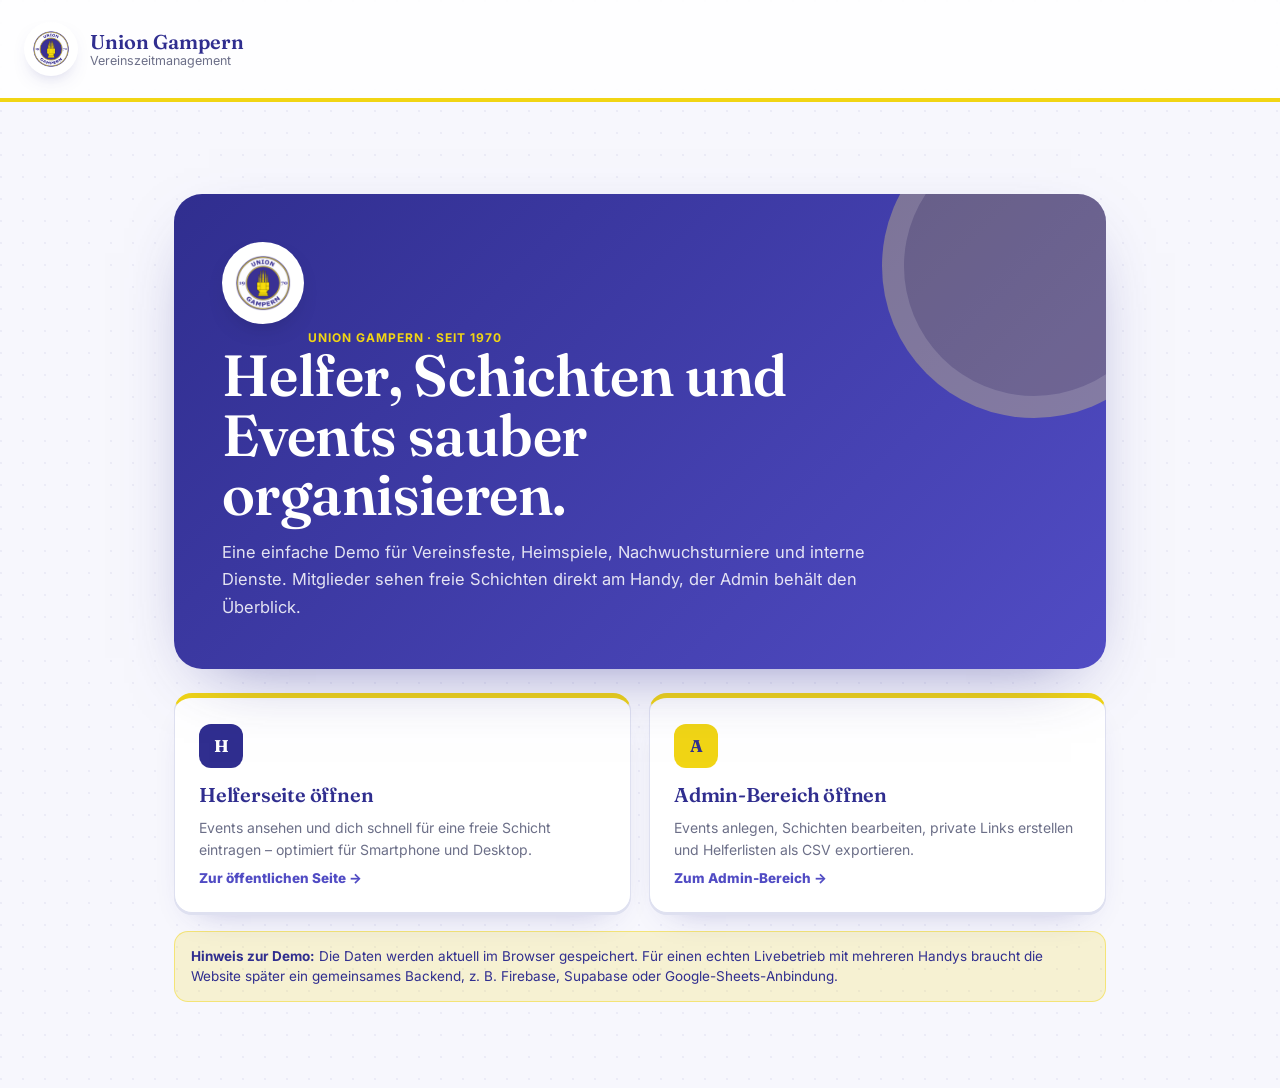
==== commit 2a30f0d1: "Add files via upload" ====
--- a/index.html
+++ b/index.html
@@ -3,27 +3,82 @@
 <head>
 <meta charset="UTF-8" />
 <meta name="viewport" content="width=device-width, initial-scale=1.0" />
-<title>Helferplaner – SV Eichenwald</title>
+<meta name="theme-color" content="#302E8F" />
+<meta name="description" content="Vereinszeitmanagement und Helferplanung für die Union Gampern." />
+<title>Union Gampern – Vereinszeitmanagement</title>
 <link rel="preconnect" href="https://fonts.googleapis.com">
+<link rel="preconnect" href="https://fonts.gstatic.com" crossorigin>
 <link href="https://fonts.googleapis.com/css2?family=Fraunces:wght@500;600;700&family=Inter:wght@400;500;600;700&display=swap" rel="stylesheet">
 <link rel="stylesheet" href="shared.css" />
 <style>
   .landing-shell {
-    max-width: 760px;
+    max-width: 980px;
     margin: 0 auto;
-    padding: 70px 24px 80px;
+    padding: 56px 24px 86px;
+  }
+
+  .landing-hero {
+    position: relative;
+    overflow: hidden;
+    background: linear-gradient(135deg, var(--tanne) 0%, var(--tanne-hell) 100%);
+    color: var(--weiss);
+    border-radius: 28px;
+    padding: 48px;
+    box-shadow: 0 24px 70px -35px rgba(48, 46, 143, 0.65);
+  }
+
+  .landing-hero::after {
+    content: "";
+    position: absolute;
+    width: 260px;
+    height: 260px;
+    right: -80px;
+    top: -80px;
+    border-radius: 50%;
+    background: rgba(241, 213, 20, 0.22);
+    border: 22px solid rgba(255,255,255,0.14);
+  }
+
+  .landing-hero-inner {
+    position: relative;
+    z-index: 1;
+    max-width: 670px;
+  }
+
+  .landing-logo {
+    width: 82px;
+    height: 82px;
+    object-fit: contain;
+    border-radius: 999px;
+    background: var(--weiss);
+    padding: 6px;
+    box-shadow: 0 10px 30px -18px rgba(0,0,0,0.45);
+    margin-bottom: 18px;
+  }
+
+  .landing-hero .eyebrow { color: var(--punsch); }
+  .landing-hero h1 {
+    font-size: clamp(34px, 5vw, 58px);
+    line-height: 1.03;
+    margin-bottom: 14px;
+  }
+  .landing-hero .lead {
+    font-size: 16.5px;
+    line-height: 1.65;
+    color: rgba(255,255,255,0.86);
+    margin: 0;
   }
 
   .choice-grid {
     display: grid;
     grid-template-columns: 1fr 1fr;
-    gap: 20px;
-    margin-top: 34px;
+    gap: 18px;
+    margin-top: 24px;
   }
 
   .choice-card {
     background: var(--weiss);
-    border-radius: var(--radius);
+    border-radius: 18px;
     box-shadow: var(--shadow-card);
     padding: 26px 24px;
     text-decoration: none;
@@ -31,16 +86,22 @@
     display: flex;
     flex-direction: column;
     gap: 10px;
-    transition: transform 0.12s ease;
+    border: 1.5px solid var(--linie);
+    border-top: 5px solid var(--punsch);
+    transition: transform 0.12s ease, box-shadow 0.12s ease;
+    min-height: 185px;
   }
-  .choice-card:hover { transform: translateY(-2px); }
+  .choice-card:hover {
+    transform: translateY(-3px);
+    box-shadow: 0 4px 0 var(--linie), 0 18px 34px -20px rgba(48, 46, 143, 0.38);
+  }
 
   .choice-icon {
-    width: 42px;
-    height: 42px;
-    border-radius: 9px;
+    width: 44px;
+    height: 44px;
+    border-radius: 12px;
     background: var(--tanne);
-    color: var(--papier);
+    color: var(--weiss);
     display: flex;
     align-items: center;
     justify-content: center;
@@ -48,25 +109,43 @@
     font-weight: 700;
     font-size: 17px;
   }
-  .choice-card.punsch-icon .choice-icon { background: var(--punsch); }
+  .choice-card.admin-card .choice-icon {
+    background: var(--punsch);
+    color: var(--tanne);
+  }
 
-  .choice-card h3 { font-size: 18px; margin-top: 4px; }
+  .choice-card h3 { font-size: 20px; margin-top: 4px; }
   .choice-card p {
-    font-size: 13.5px;
+    font-size: 14px;
     color: var(--grau);
-    line-height: 1.5;
+    line-height: 1.55;
     margin: 0;
   }
 
   .choice-card .go {
-    margin-top: 4px;
-    font-size: 13px;
-    font-weight: 700;
-    color: var(--punsch);
+    margin-top: auto;
+    font-size: 13.5px;
+    font-weight: 800;
+    color: var(--tanne-hell);
   }
 
-  @media (max-width: 560px) {
+  .demo-note {
+    margin-top: 18px;
+    background: rgba(241, 213, 20, 0.18);
+    border: 1.5px solid rgba(241, 213, 20, 0.48);
+    color: var(--tanne);
+    border-radius: 14px;
+    padding: 14px 16px;
+    font-size: 13.5px;
+    line-height: 1.5;
+  }
+
+  @media (max-width: 760px) {
+    .landing-shell { padding: 28px 16px 64px; }
+    .landing-hero { padding: 28px 22px; border-radius: 22px; }
+    .landing-logo { width: 68px; height: 68px; }
     .choice-grid { grid-template-columns: 1fr; }
+    .choice-card { min-height: unset; }
   }
 </style>
 </head>
@@ -74,37 +153,44 @@
 
 <header class="topbar">
   <div class="brand">
-    <div class="brand-mark">SV</div>
+    <img class="brand-logo" src="union-gampern-logo.png" alt="Union Gampern Logo" />
     <div class="brand-text">
-      <div class="verein">SV Eichenwald</div>
-      <div class="tag">Helferplaner</div>
+      <div class="verein">Union Gampern</div>
+      <div class="tag">Vereinszeitmanagement</div>
     </div>
   </div>
 </header>
 
-<div class="landing-shell">
-  <div class="hero-public">
-    <span class="eyebrow">Willkommen</span>
-    <h1>Helferplaner</h1>
-    <p class="lead">Bitte wähle, wie du fortfahren möchtest.</p>
-  </div>
+<main class="landing-shell">
+  <section class="landing-hero">
+    <div class="landing-hero-inner">
+      <img class="landing-logo" src="union-gampern-logo.png" alt="Union Gampern Logo" />
+      <span class="eyebrow">Union Gampern · seit 1970</span>
+      <h1>Helfer, Schichten und Events sauber organisieren.</h1>
+      <p class="lead">Eine einfache Demo für Vereinsfeste, Heimspiele, Nachwuchsturniere und interne Dienste. Mitglieder sehen freie Schichten direkt am Handy, der Admin behält den Überblick.</p>
+    </div>
+  </section>
 
-  <div class="choice-grid">
+  <section class="choice-grid" aria-label="Bereich auswählen">
     <a class="choice-card" href="helfer.html">
       <div class="choice-icon">H</div>
-      <h3>Ich möchte mithelfen</h3>
-      <p>Aktuelle Veranstaltungen ansehen und dich für eine Schicht eintragen.</p>
-      <span class="go">Zur Helferseite →</span>
+      <h3>Helferseite öffnen</h3>
+      <p>Events ansehen und dich schnell für eine freie Schicht eintragen – optimiert für Smartphone und Desktop.</p>
+      <span class="go">Zur öffentlichen Seite →</span>
     </a>
 
-    <a class="choice-card punsch-icon" href="admin.html">
+    <a class="choice-card admin-card" href="admin.html">
       <div class="choice-icon">A</div>
-      <h3>Administration</h3>
-      <p>Veranstaltungen und Schichten verwalten, Helferlisten exportieren.</p>
+      <h3>Admin-Bereich öffnen</h3>
+      <p>Events anlegen, Schichten bearbeiten, private Links erstellen und Helferlisten als CSV exportieren.</p>
       <span class="go">Zum Admin-Bereich →</span>
     </a>
+  </section>
+
+  <div class="demo-note">
+    <strong>Hinweis zur Demo:</strong> Die Daten werden aktuell im Browser gespeichert. Für einen echten Livebetrieb mit mehreren Handys braucht die Website später ein gemeinsames Backend, z. B. Firebase, Supabase oder Google-Sheets-Anbindung.
   </div>
-</div>
+</main>
 
 </body>
 </html>
--- a/shared.css
+++ b/shared.css
@@ -3,24 +3,24 @@
    ============================================================ */
 
 :root {
-  --tanne: #1F3A2E;
-  --tanne-hell: #3D6B4F;
-  --papier: #F6F1E4;
-  --karton: #EFE6D2;
-  --punsch: #D9622B;
-  --punsch-dunkel: #B84F1F;
-  --grau: #8C8275;
+  --tanne: #302E8F;
+  --tanne-hell: #514CC4;
+  --papier: #F7F7FD;
+  --karton: #F1F0FF;
+  --punsch: #F1D514;
+  --punsch-dunkel: #D9BD00;
+  --grau: #6C6F88;
   --weiss: #FFFFFF;
-  --linie: #DCD3BC;
+  --linie: #DEE0F0;
   --rot-warnung: #B4452E;
 
   --font-display: "Fraunces", "Georgia", serif;
   --font-body: "Inter", system-ui, -apple-system, "Segoe UI", sans-serif;
   --font-num: "Inter", monospace;
 
-  --radius: 10px;
-  --radius-sm: 6px;
-  --shadow-card: 0 2px 0 var(--linie), 0 8px 20px -10px rgba(31, 58, 46, 0.25);
+  --radius: 16px;
+  --radius-sm: 10px;
+  --shadow-card: 0 2px 0 var(--linie), 0 16px 34px -24px rgba(48, 46, 143, 0.42);
 }
 
 @media (prefers-reduced-motion: reduce) {
@@ -40,7 +40,7 @@
 
 body {
   background-image:
-    radial-gradient(circle at 1px 1px, rgba(31,58,46,0.05) 1px, transparent 0);
+    radial-gradient(circle at 1px 1px, rgba(48,46,143,0.055) 1px, transparent 0);
   background-size: 22px 22px;
 }
 
@@ -81,7 +81,7 @@
   align-items: center;
   justify-content: space-between;
   padding: 22px 24px;
-  border-bottom: 3px solid var(--tanne);
+  border-bottom: 4px solid var(--punsch);
   margin-bottom: 36px;
 }
 
@@ -172,9 +172,9 @@
 
 .btn.punsch {
   background: var(--punsch);
-  color: var(--weiss);
-}
-.btn.punsch:hover { background: var(--punsch-dunkel); }
+  color: var(--tanne);
+}
+.btn.punsch:hover { background: var(--punsch-dunkel); color: var(--tanne); }
 
 .btn.small { padding: 7px 12px; font-size: 13px; }
 .btn:disabled { opacity: 0.45; cursor: not-allowed; transform: none; }
@@ -573,3 +573,294 @@
   .signup-row { flex-direction: column; }
   .signup-row .btn { width: 100%; justify-content: center; }
 }
+
+
+/* ---------- Union-Gampern-Branding und Smartphone-Optimierung ---------- */
+.topbar {
+  background: rgba(255,255,255,0.82);
+  backdrop-filter: blur(10px);
+}
+
+.brand-logo {
+  width: 54px;
+  height: 54px;
+  object-fit: contain;
+  border-radius: 999px;
+  background: var(--weiss);
+  padding: 4px;
+  box-shadow: 0 8px 22px -15px rgba(48,46,143,0.7);
+  flex-shrink: 0;
+}
+
+.brand-mark {
+  background: var(--tanne);
+  color: var(--punsch);
+}
+
+.brand-text .verein {
+  color: var(--tanne);
+}
+
+.nav-link.active {
+  background: var(--tanne);
+  color: var(--weiss);
+  border-color: var(--tanne);
+}
+
+.nav-link:hover {
+  background: rgba(241, 213, 20, 0.22);
+}
+
+.event-card {
+  border: 1.5px solid var(--linie);
+  border-top: 5px solid var(--punsch);
+}
+
+.event-card .clip {
+  background: var(--tanne);
+  opacity: 0.76;
+}
+
+.event-desc {
+  color: #4D5072;
+}
+
+.stamp.offen { color: var(--tanne-hell); }
+.stamp.fast-voll { color: #8A7800; }
+.strich-fill.fast-voll { background: var(--punsch-dunkel); }
+
+.public-link-box,
+.event-link-box,
+.spielerliste-box,
+.add-schicht-row {
+  border-color: var(--linie);
+}
+
+input:focus,
+select:focus,
+textarea:focus {
+  border-color: var(--tanne-hell);
+  box-shadow: 0 0 0 4px rgba(81,76,196,0.12);
+}
+
+@media (max-width: 900px) {
+  .event-grid {
+    grid-template-columns: repeat(auto-fill, minmax(280px, 1fr));
+  }
+}
+
+@media (max-width: 720px) {
+  .topbar {
+    align-items: stretch;
+    margin-bottom: 22px;
+    padding: 16px;
+  }
+
+  .topbar .brand {
+    width: 100%;
+  }
+
+  .brand-logo {
+    width: 48px;
+    height: 48px;
+  }
+
+  .brand-text .verein {
+    font-size: 18px;
+  }
+
+  .topbar nav {
+    width: 100%;
+    display: grid;
+    grid-template-columns: 1fr 1fr;
+  }
+
+  .nav-link {
+    width: 100%;
+    text-align: center;
+    padding: 11px 10px;
+    font-size: 13.5px;
+    border-color: var(--linie);
+    background: var(--weiss);
+  }
+
+  .app-shell {
+    padding: 0 16px 64px;
+  }
+
+  .page-head {
+    align-items: stretch;
+    margin-bottom: 18px;
+  }
+
+  .page-head h1 {
+    font-size: 25px;
+    line-height: 1.12;
+  }
+
+  .page-head > .btn,
+  .page-head > div:last-child .btn {
+    width: 100%;
+    justify-content: center;
+  }
+
+  .page-head > div:last-child {
+    width: 100%;
+    flex-wrap: wrap;
+  }
+
+  .hero-public {
+    padding: 12px 0 2px;
+  }
+
+  .hero-public h1 {
+    font-size: 29px;
+    line-height: 1.12;
+  }
+
+  .hero-public p.lead {
+    font-size: 14.5px;
+  }
+
+  .event-grid {
+    grid-template-columns: 1fr;
+    gap: 14px;
+  }
+
+  .event-card h3 {
+    padding-right: 0;
+    font-size: 18px;
+  }
+
+  .event-card-body {
+    padding: 18px 16px 15px;
+  }
+
+  .event-card-footer {
+    padding: 13px 16px 15px;
+    flex-direction: column;
+    align-items: stretch;
+  }
+
+  .event-card-footer .btn,
+  .schicht-actions .btn,
+  .modal-actions .btn {
+    width: 100%;
+    justify-content: center;
+  }
+
+  .footer-hint {
+    margin-right: 0 !important;
+  }
+
+  .stamp {
+    position: static;
+    align-self: flex-end;
+    margin: 14px 14px 0 14px;
+    transform: none !important;
+    width: max-content;
+    max-width: calc(100% - 28px);
+  }
+
+  .stat-strip {
+    grid-template-columns: 1fr 1fr;
+    gap: 10px;
+  }
+
+  .stat-card {
+    padding: 14px;
+  }
+
+  .stat-card .num {
+    font-size: 25px;
+  }
+
+  .field-row {
+    flex-direction: column;
+    gap: 0;
+  }
+
+  .public-link-box,
+  .event-link-box {
+    align-items: stretch;
+    flex-direction: column;
+  }
+
+  .public-link-box code,
+  .event-link-box code {
+    width: 100%;
+  }
+
+  .add-schicht-grid {
+    grid-template-columns: 1fr !important;
+  }
+
+  .schicht-row,
+  .schicht-row.admin-row {
+    grid-template-columns: 1fr;
+    gap: 12px;
+    padding: 14px;
+  }
+
+  .schicht-actions {
+    width: 100%;
+    display: grid;
+    grid-template-columns: 1fr;
+    gap: 8px;
+  }
+
+  .schicht-progress {
+    width: 100%;
+  }
+
+  .event-detail-card {
+    padding: 20px 16px;
+    border-radius: 16px;
+  }
+
+  .signup-row {
+    flex-direction: column;
+  }
+
+  .modal-backdrop {
+    padding: 12px;
+    align-items: flex-end;
+  }
+
+  .modal {
+    max-height: 92vh;
+    padding: 22px 18px;
+    border-radius: 18px 18px 0 0;
+  }
+
+  .modal-actions {
+    flex-direction: column-reverse;
+  }
+
+  .toast {
+    left: 12px;
+    right: 12px;
+    bottom: 14px;
+    transform: translateY(20px);
+    justify-content: center;
+    text-align: center;
+  }
+
+  .toast.show {
+    transform: translateY(0);
+  }
+}
+
+@media (max-width: 440px) {
+  .stat-strip {
+    grid-template-columns: 1fr;
+  }
+
+  .brand-text .tag {
+    font-size: 12px;
+  }
+
+  .topbar nav {
+    grid-template-columns: 1fr;
+  }
+}
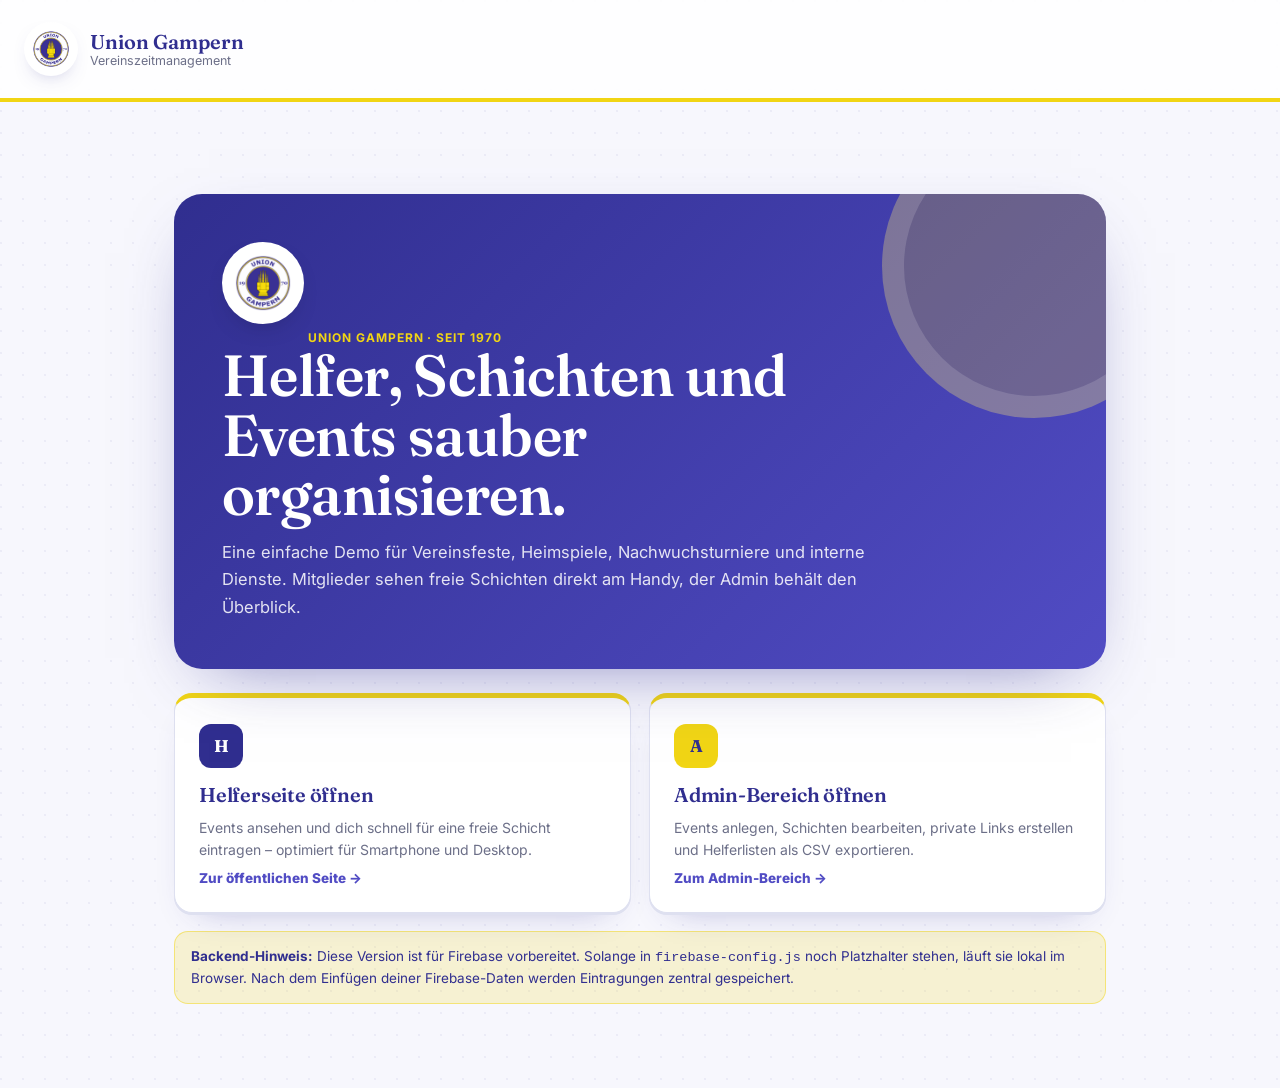
==== commit 825b858a: "Add files via upload" ====
--- a/index.html
+++ b/index.html
@@ -188,7 +188,7 @@
   </section>
 
   <div class="demo-note">
-    <strong>Hinweis zur Demo:</strong> Die Daten werden aktuell im Browser gespeichert. Für einen echten Livebetrieb mit mehreren Handys braucht die Website später ein gemeinsames Backend, z. B. Firebase, Supabase oder Google-Sheets-Anbindung.
+    <strong>Backend-Hinweis:</strong> Diese Version ist für Firebase vorbereitet. Solange in <code>firebase-config.js</code> noch Platzhalter stehen, läuft sie lokal im Browser. Nach dem Einfügen deiner Firebase-Daten werden Eintragungen zentral gespeichert.
   </div>
 </main>
 
